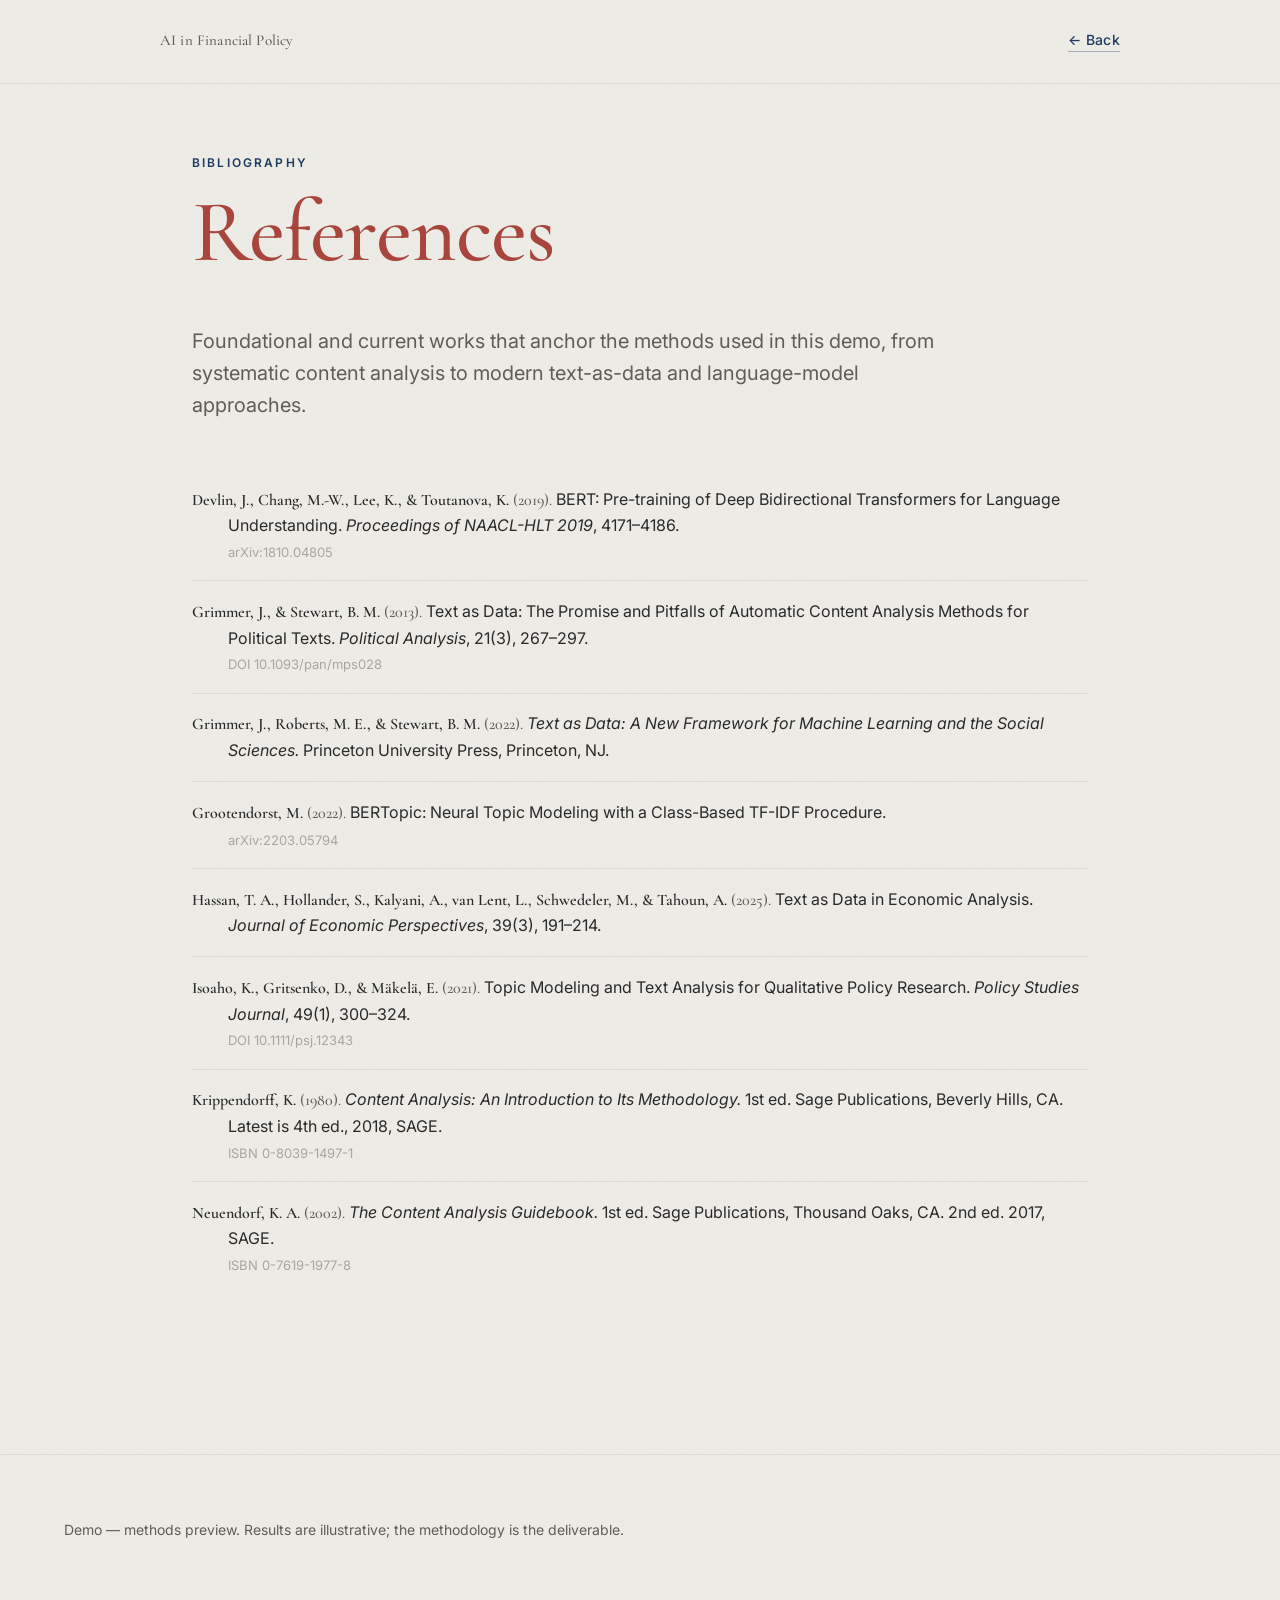
==== references.html @ 9a024c64 "Hero: new copy with methodology lineage; add References sub-page Hero now opens with two paragraphs:" ====
<!doctype html>
<html lang="en">
<head>
  <meta charset="utf-8" />
  <meta name="viewport" content="width=device-width, initial-scale=1" />
  <title>References — AI in Financial Policy</title>
  <meta name="description" content="Bibliography for the AI in Financial Policy demo: foundational works in content analysis, text-as-data, and modern language models." />

  <link rel="preconnect" href="https://fonts.googleapis.com" />
  <link rel="preconnect" href="https://fonts.gstatic.com" crossorigin />
  <link
    href="https://fonts.googleapis.com/css2?family=Cormorant+Garamond:wght@500;600;700&family=Inter:wght@400;500;600&display=swap"
    rel="stylesheet"
  />

  <link rel="stylesheet" href="styles/tokens.css" />
  <link rel="stylesheet" href="styles/base.css" />
  <link rel="stylesheet" href="styles/layout.css" />
  <link rel="stylesheet" href="styles/components.css" />
</head>

<body>
  <header class="page-header">
    <div class="page-header__inner">
      <p class="page-header__site"><a href="index.html">AI in Financial Policy</a></p>
      <a class="arrow-link" href="index.html" aria-label="Back to the main page">&larr; Back</a>
    </div>
  </header>

  <main class="subpage">
    <p class="eyebrow">Bibliography</p>
    <h1 class="subpage__title">References</h1>
    <p class="subpage__lede">
      Foundational and current works that anchor the methods used in this
      demo, from systematic content analysis to modern text-as-data and
      language-model approaches.
    </p>

    <ol class="reference-list">
      <li class="reference-entry">
        <span class="ref-author">Devlin, J., Chang, M.-W., Lee, K., &amp; Toutanova, K.</span>
        <span class="ref-year">(2019).</span>
        BERT: Pre-training of Deep Bidirectional Transformers for Language
        Understanding. <span class="ref-title">Proceedings of NAACL-HLT 2019</span>, 4171–4186.
        <span class="ref-meta">arXiv:1810.04805</span>
      </li>

      <li class="reference-entry">
        <span class="ref-author">Grimmer, J., &amp; Stewart, B. M.</span>
        <span class="ref-year">(2013).</span>
        Text as Data: The Promise and Pitfalls of Automatic Content
        Analysis Methods for Political Texts. <span class="ref-title">Political Analysis</span>,
        21(3), 267–297.
        <span class="ref-meta">DOI 10.1093/pan/mps028</span>
      </li>

      <li class="reference-entry">
        <span class="ref-author">Grimmer, J., Roberts, M. E., &amp; Stewart, B. M.</span>
        <span class="ref-year">(2022).</span>
        <span class="ref-title">Text as Data: A New Framework for Machine Learning and the Social Sciences.</span>
        Princeton University Press, Princeton, NJ.
      </li>

      <li class="reference-entry">
        <span class="ref-author">Grootendorst, M.</span>
        <span class="ref-year">(2022).</span>
        BERTopic: Neural Topic Modeling with a Class-Based TF-IDF Procedure.
        <span class="ref-meta">arXiv:2203.05794</span>
      </li>

      <li class="reference-entry">
        <span class="ref-author">Hassan, T. A., Hollander, S., Kalyani, A., van Lent, L., Schwedeler, M., &amp; Tahoun, A.</span>
        <span class="ref-year">(2025).</span>
        Text as Data in Economic Analysis. <span class="ref-title">Journal of Economic Perspectives</span>,
        39(3), 191–214.
      </li>

      <li class="reference-entry">
        <span class="ref-author">Isoaho, K., Gritsenko, D., &amp; Mäkelä, E.</span>
        <span class="ref-year">(2021).</span>
        Topic Modeling and Text Analysis for Qualitative Policy Research.
        <span class="ref-title">Policy Studies Journal</span>, 49(1), 300–324.
        <span class="ref-meta">DOI 10.1111/psj.12343</span>
      </li>

      <li class="reference-entry">
        <span class="ref-author">Krippendorff, K.</span>
        <span class="ref-year">(1980).</span>
        <span class="ref-title">Content Analysis: An Introduction to Its Methodology.</span>
        1st ed. Sage Publications, Beverly Hills, CA. Latest is 4th ed., 2018, SAGE.
        <span class="ref-meta">ISBN 0-8039-1497-1</span>
      </li>

      <li class="reference-entry">
        <span class="ref-author">Neuendorf, K. A.</span>
        <span class="ref-year">(2002).</span>
        <span class="ref-title">The Content Analysis Guidebook.</span>
        1st ed. Sage Publications, Thousand Oaks, CA. 2nd ed. 2017, SAGE.
        <span class="ref-meta">ISBN 0-7619-1977-8</span>
      </li>
    </ol>
  </main>

  <footer class="site-footer">
    <div class="container">
      <p>Demo — methods preview. Results are illustrative; the methodology is the deliverable.</p>
    </div>
  </footer>
</body>
</html>
---- styles/tokens.css ----
/* Design tokens — single source of truth.
   No other file hardcodes hex, px, or motion values. */

:root {
  /* Surfaces */
  --bg:               #EEEDE8;
  --bg-tint-darker:   #E8E6E0;
  --bg-tint-lighter:  #F4F2EC;
  --surface:          #FFFFFF;

  /* Text */
  --text:             #2A2A2A;
  --text-secondary:   #605C58;
  --text-muted:       #A8A6A0;

  /* Accents (one role each) */
  --title:            #A8453C; /* terracotta — titles only */
  --link:             #1F3A5F; /* ink blue — links, eyebrows, labels, nav */
  --spark:            #F5D0CC; /* soft pink — rare, never structural */

  /* Type */
  --font-display: "Cormorant Garamond", "Cormorant", Georgia, serif;
  --font-body:    "Inter", -apple-system, BlinkMacSystemFont, "Helvetica Neue", Arial, sans-serif;

  --fs-eyebrow:    0.75rem;   /* 12px */
  --fs-body:       1.0625rem; /* 17px */
  --fs-lede:       1.25rem;   /* 20px */
  --fs-h3:         1.5rem;    /* 24px — sits comfortably under H2 */
  --fs-h2:         2.75rem;   /* 44px */
  --fs-h1:         clamp(3rem, 7vw, 5.5rem);

  --lh-body:       1.6;
  --lh-display:    1.1;

  --tracking-eyebrow: 0.18em;

  /* Layout */
  --container-max: 84rem;     /* 1344px */
  --gutter:        2rem;
  --gutter-lg:     4rem;

  /* Motion */
  --ease-out:      cubic-bezier(0.22, 0.61, 0.36, 1);
  --reveal-dur:    700ms;
  --reveal-rise:   10px;
  --reveal-stagger: 80ms;

  /* Rule lines */
  --divider:       color-mix(in srgb, var(--text-muted) 25%, transparent);
}

@media (prefers-reduced-motion: reduce) {
  :root {
    --reveal-dur: 1ms;
    --reveal-rise: 0px;
    --reveal-stagger: 0ms;
  }
}
---- styles/base.css ----
/* Reset + base typography */

*, *::before, *::after { box-sizing: border-box; }

html, body { margin: 0; padding: 0; }

html { -webkit-text-size-adjust: 100%; scroll-behavior: smooth; }

body {
  font-family: var(--font-body);
  font-size: var(--fs-body);
  line-height: var(--lh-body);
  color: var(--text);
  background-color: var(--bg);
  /* 1.5% noise grain — paper feel, not screen */
  background-image: url("data:image/svg+xml;utf8,<svg xmlns='http://www.w3.org/2000/svg' width='160' height='160'><filter id='n'><feTurbulence type='fractalNoise' baseFrequency='1.6' numOctaves='2' stitchTiles='stitch'/><feColorMatrix values='0 0 0 0 0 0 0 0 0 0 0 0 0 0 0 0 0 0 0.018 0'/></filter><rect width='100%25' height='100%25' filter='url(%23n)'/></svg>");
  background-repeat: repeat;
  -webkit-font-smoothing: antialiased;
  -moz-osx-font-smoothing: grayscale;
}

h1, h2, h3 {
  font-family: var(--font-display);
  color: var(--title);
  font-weight: 600;
  line-height: var(--lh-display);
  margin: 0;
}

h1 { font-size: var(--fs-h1); font-weight: 500; letter-spacing: -0.01em; }
h2 { font-size: var(--fs-h2); }
h3 { font-size: var(--fs-h3); font-weight: 500; }

p { margin: 0 0 1em; }
p:last-child { margin-bottom: 0; }

a {
  color: var(--link);
  text-decoration: none;
  border-bottom: 1px solid color-mix(in srgb, var(--link) 35%, transparent);
  transition: border-color 200ms var(--ease-out);
}
a:hover { border-bottom-color: var(--link); }
a:focus-visible {
  outline: 2px solid var(--link);
  outline-offset: 3px;
  border-radius: 2px;
}

img { max-width: 100%; height: auto; display: block; }

figure { margin: 0; }

hr {
  border: 0;
  height: 1px;
  background: var(--divider);
  margin: 3rem 0;
}

::selection { background: color-mix(in srgb, var(--link) 25%, transparent); }
---- styles/layout.css ----
/* Layout — containers, hero, section openers, section body, grids */

.container {
  width: 100%;
  max-width: var(--container-max);
  margin-inline: auto;
  padding-inline: var(--gutter);
}

/* Hero — split layout: text + interactive proximity map.
   Mobile (default): stacks. Text first at 100vh, map below at ~70vh.
   Desktop (>= 900px): side-by-side, both 100vh. */
.hero {
  display: grid;
  grid-template-columns: 1fr;
  background: linear-gradient(180deg, var(--bg) 0%, var(--bg-tint-lighter) 100%);
}
.hero__text {
  display: grid;
  place-items: center;
  padding: var(--gutter-lg) var(--gutter);
  min-height: 100vh;
}
.hero__inner { max-width: 36rem; text-align: left; }
.hero__title { margin-top: 0.6em; margin-bottom: 0.4em; }
.hero__lede {
  font-size: var(--fs-lede);
  color: var(--text-secondary);
  max-width: 34em;
}
.hero__map {
  position: relative;
  min-height: 70vh;
  /* Subtle hairline so the map area reads as its own pane on mobile
     when stacked below the text. Removed on desktop. */
  border-top: 1px solid var(--divider);
}
.hero__map iframe {
  position: absolute;
  inset: 0;
  width: 100%;
  height: 100%;
  border: 0;
  display: block;
  background: transparent;
}

@media (min-width: 900px) {
  .hero { grid-template-columns: 42fr 58fr; }
  .hero__text { padding-left: var(--gutter-lg); }
  /* Map stays anchored at top, fixed at 100vh, so it doesn't stretch
     when the hero text grows past the viewport. */
  .hero__map {
    align-self: start;
    position: sticky;
    top: 0;
    height: 100vh;
    min-height: 0;
    border-top: 0;
  }
}

/* Section opener — 100vh title card, just eyebrow + h2 + lede */
.section-opener {
  min-height: 100vh;
  display: grid;
  place-items: center;
  padding: var(--gutter-lg) var(--gutter);
}
.section-opener__inner { max-width: 56rem; }
.section-opener__title { margin: 0.4em 0 0.4em; }
.section-opener__lede {
  font-size: var(--fs-lede);
  color: var(--text-secondary);
  max-width: 36em;
}
.section-opener__lede--wide { max-width: 44em; }

/* Alternate section opener tint for rhythm (use sparingly) */
.section-opener--tinted { background: var(--bg-tint-darker); }

/* Flow variant — natural height, for openers that lead directly into
   their own figures (no full-viewport pause). */
.section-opener--flow {
  min-height: auto;
  padding-top: calc(var(--gutter-lg) * 1.25);
  padding-bottom: calc(var(--gutter-lg) * 0.75);
  display: block;
}
.section-opener--flow .section-opener__inner {
  margin-inline: auto;
  max-width: 56rem;
}

/* Section body — natural height, flows after the opener */
.section-body {
  padding: var(--gutter-lg) var(--gutter);
}
.section-body--tight { padding-top: calc(var(--gutter-lg) / 2); }
.section-body__inner {
  max-width: var(--container-max);
  margin-inline: auto;
}

/* Prose column */
.prose { max-width: 36em; }
.prose p + p { margin-top: 1em; }

/* Two-column grid: figure + text */
.grid-figure-text {
  display: grid;
  grid-template-columns: 1fr;
  gap: var(--gutter-lg);
  align-items: center;
}
@media (min-width: 900px) {
  .grid-figure-text {
    grid-template-columns: 7fr 5fr;
  }
  .grid-figure-text--reverse { direction: rtl; }
  .grid-figure-text--reverse > * { direction: ltr; }
}

/* Footer */
.site-footer {
  padding: var(--gutter-lg) var(--gutter);
  color: var(--text-secondary);
  font-size: 0.875rem;
  border-top: 1px solid var(--divider);
  margin-top: var(--gutter-lg);
}
---- styles/components.css ----
/* Components — eyebrows, captions, buttons, scroll hint, reveal */

.eyebrow {
  display: inline-block;
  font-family: var(--font-body);
  font-size: var(--fs-eyebrow);
  font-weight: 600;
  letter-spacing: var(--tracking-eyebrow);
  text-transform: uppercase;
  color: var(--link);
}

.figure {
  background: transparent;
  padding: 0;
  border: 0;
  margin-inline: auto;
  width: 100%;
}
.figure img { width: 100%; display: block; }

/* Static figures inside a figure-text grid get capped so they sit a
   touch smaller than the Section 01 interactive charts. */
.grid-figure-text .figure:not(.figure--interactive) { max-width: 580px; }
.figure-caption {
  margin-top: 0.75rem;
  font-size: 0.8125rem;
  color: var(--text-secondary);
  font-style: italic;
  line-height: 1.5;
}

/* Interactive figure: Plotly HTML embedded as iframe.
   No card — the chart sits directly on the page, with a transparent
   plot/paper background (post-processed). */
.figure--interactive {
  background: transparent;
  border: 0;
  padding: 0;
  width: 100%;
}
.figure--interactive iframe {
  display: block;
  width: 100%;
  border: 0;
  background: transparent;
  margin-inline: auto;
}
/* Cap chart canvas size so wide grid columns don't make charts feel
   oversized. Aspect ratio preserves the native shape. */
/* Bar fills the figure column on wide screens. */
.figure--interactive[data-aspect="bar"] iframe {
  aspect-ratio: 820 / 400;
}
/* Pie is capped at the container level so the caption aligns with the
   chart (a pie stretched too wide reads worse than a moderate one). */
.figure--interactive[data-aspect="pie"] {
  max-width: 620px;
}
.figure--interactive[data-aspect="pie"] iframe {
  aspect-ratio: 720 / 560;
}
/* F2 dumbbell — wide horizontal comparison; fills column. */
.figure--interactive[data-aspect="dumbbell"] iframe {
  aspect-ratio: 900 / 520;
}
/* F2 bubble map — wide canvas; benefits from breaking out of the grid
   to a wider container (handled inline at the section level). */
.figure--interactive[data-aspect="bubblemap"] iframe {
  aspect-ratio: 1200 / 580;
}

/* Methodology arrow link — text-link register, no framed CTA. */
.method-button {
  display: inline-flex;
  align-items: baseline;
  gap: 0.4em;
  font-family: var(--font-body);
  font-size: 0.875rem;
  font-weight: 500;
  letter-spacing: 0.02em;
  color: var(--link);
  background: transparent;
  border: 0;
  border-bottom: 1px solid color-mix(in srgb, var(--link) 35%, transparent);
  padding: 0;
  transition: border-color 180ms var(--ease-out), gap 180ms var(--ease-out);
}
.method-button:hover {
  border-bottom-color: var(--link);
  gap: 0.6em;
}

.scroll-hint {
  margin-top: 4rem;
  font-size: var(--fs-eyebrow);
  letter-spacing: var(--tracking-eyebrow);
  text-transform: uppercase;
  color: var(--text-muted);
  display: inline-flex;
  align-items: center;
  gap: 0.6em;
}
.scroll-hint::after {
  content: "";
  width: 1px;
  height: 2.2em;
  background: var(--text-muted);
  display: inline-block;
  animation: scroll-hint-pulse 2.4s var(--ease-out) infinite;
  transform-origin: top;
}
@keyframes scroll-hint-pulse {
  0%   { transform: scaleY(0.3); opacity: 0.4; }
  50%  { transform: scaleY(1);   opacity: 1; }
  100% { transform: scaleY(0.3); opacity: 0.4; }
}

/* Compact figure variant — caps width and centres in its parent. */
.figure--compact {
  max-width: 540px;
  margin-inline: auto;
}

/* Keyword list — quiet editorial band with the vocabulary. */
.keyword-list {
  max-width: 60rem;
  margin: 1rem auto 2rem;
  padding: 2.5rem var(--gutter);
  border-top: 1px solid var(--divider);
  border-bottom: 1px solid var(--divider);
  text-align: center;
}
.keyword-list__label {
  display: block;
  margin: 0 0 1.25rem;
}
.keyword-list__items {
  margin: 0;
  padding: 0;
  list-style: none;
  font-family: var(--font-display);
  font-style: normal;
  color: var(--text);
  font-size: 1.125rem;
  line-height: 1.9;
  letter-spacing: 0.005em;
}
.keyword-list__items li {
  display: inline;
  white-space: nowrap;
}
.keyword-list__items li:not(:last-child)::after {
  content: ", ";
  color: var(--text-muted);
}

/* Footnote — small italic muted note. Editorial register. */
.footnote {
  margin: 2rem auto 0;
  max-width: 44em;
  font-size: 0.875rem;
  color: var(--text-secondary);
  font-style: italic;
  line-height: 1.55;
}
.footnote::before {
  content: "Note.";
  display: inline-block;
  margin-right: 0.55em;
  font-style: normal;
  font-weight: 600;
  font-size: 0.7rem;
  letter-spacing: var(--tracking-eyebrow);
  text-transform: uppercase;
  color: var(--text-muted);
}

/* Inline arrow link — for "References", "Methodology", and other
   secondary navigation. Same visual language as .method-button. */
.arrow-link {
  display: inline-flex;
  align-items: baseline;
  gap: 0.4em;
  font-family: var(--font-body);
  font-size: 0.875rem;
  font-weight: 500;
  letter-spacing: 0.02em;
  color: var(--link);
  background: transparent;
  border: 0;
  border-bottom: 1px solid color-mix(in srgb, var(--link) 35%, transparent);
  padding: 0;
  transition: border-color 180ms var(--ease-out), gap 180ms var(--ease-out);
}
.arrow-link:hover {
  border-bottom-color: var(--link);
  gap: 0.6em;
}

/* Bibliography — academic reference list with hanging indent.
   Used on /references.html. */
.reference-list {
  list-style: none;
  margin: 0;
  padding: 0;
  counter-reset: ref;
}
.reference-entry {
  font-family: var(--font-body);
  font-size: 1rem;
  line-height: 1.6;
  color: var(--text);
  padding: 1.1rem 0;
  padding-left: 2.25em;
  text-indent: -2.25em;        /* hanging indent */
  border-bottom: 1px solid var(--divider);
}
.reference-entry:last-child { border-bottom: 0; }
.reference-entry .ref-author {
  font-family: var(--font-display);
  font-weight: 600;
  color: var(--text);
}
.reference-entry .ref-year {
  font-family: var(--font-display);
  font-weight: 500;
  color: var(--text-secondary);
}
.reference-entry .ref-title { font-style: italic; }
.reference-entry .ref-venue { color: var(--text-secondary); }
.reference-entry .ref-meta {
  display: block;
  margin-top: 0.25em;
  font-size: 0.8125rem;
  color: var(--text-muted);
  text-indent: 0;
}

/* Sub-page header — small back-link strip used on references.html and
   future methodology notes. */
.page-header {
  padding: 1.75rem var(--gutter) 1rem;
  border-bottom: 1px solid var(--divider);
}
.page-header__inner {
  max-width: 60rem;
  margin-inline: auto;
  display: flex;
  align-items: baseline;
  justify-content: space-between;
  gap: 1rem;
}
.page-header__site {
  font-family: var(--font-display);
  font-size: 0.9375rem;
  font-weight: 500;
  color: var(--text-secondary);
  letter-spacing: 0.01em;
}
.page-header__site a {
  color: inherit;
  border-bottom: 0;
}
.page-header__site a:hover { color: var(--text); }

/* Sub-page main column — narrow, prose-friendly */
.subpage {
  max-width: 60rem;
  margin-inline: auto;
  padding: 4rem var(--gutter) 6rem;
}
.subpage__title {
  margin: 0 0 0.5em;
}
.subpage__lede {
  font-size: var(--fs-lede);
  color: var(--text-secondary);
  max-width: 38em;
  margin-bottom: 3rem;
}

/* Scroll-fade reveal */
.reveal {
  opacity: 0;
  transform: translateY(var(--reveal-rise));
  transition:
    opacity var(--reveal-dur) var(--ease-out),
    transform var(--reveal-dur) var(--ease-out);
  transition-delay: calc(var(--reveal-index, 0) * var(--reveal-stagger));
  will-change: opacity, transform;
}
.reveal.is-visible {
  opacity: 1;
  transform: translateY(0);
}

@media (prefers-reduced-motion: reduce) {
  .reveal { opacity: 1; transform: none; transition: none; }
  .scroll-hint::after { animation: none; }
  html { scroll-behavior: auto; }
}

@media (max-width: 640px) {
  .keyword-list {
    padding: 1.75rem var(--gutter);
  }
  .keyword-list__items {
    font-size: 1rem;
    line-height: 1.85;
  }
}
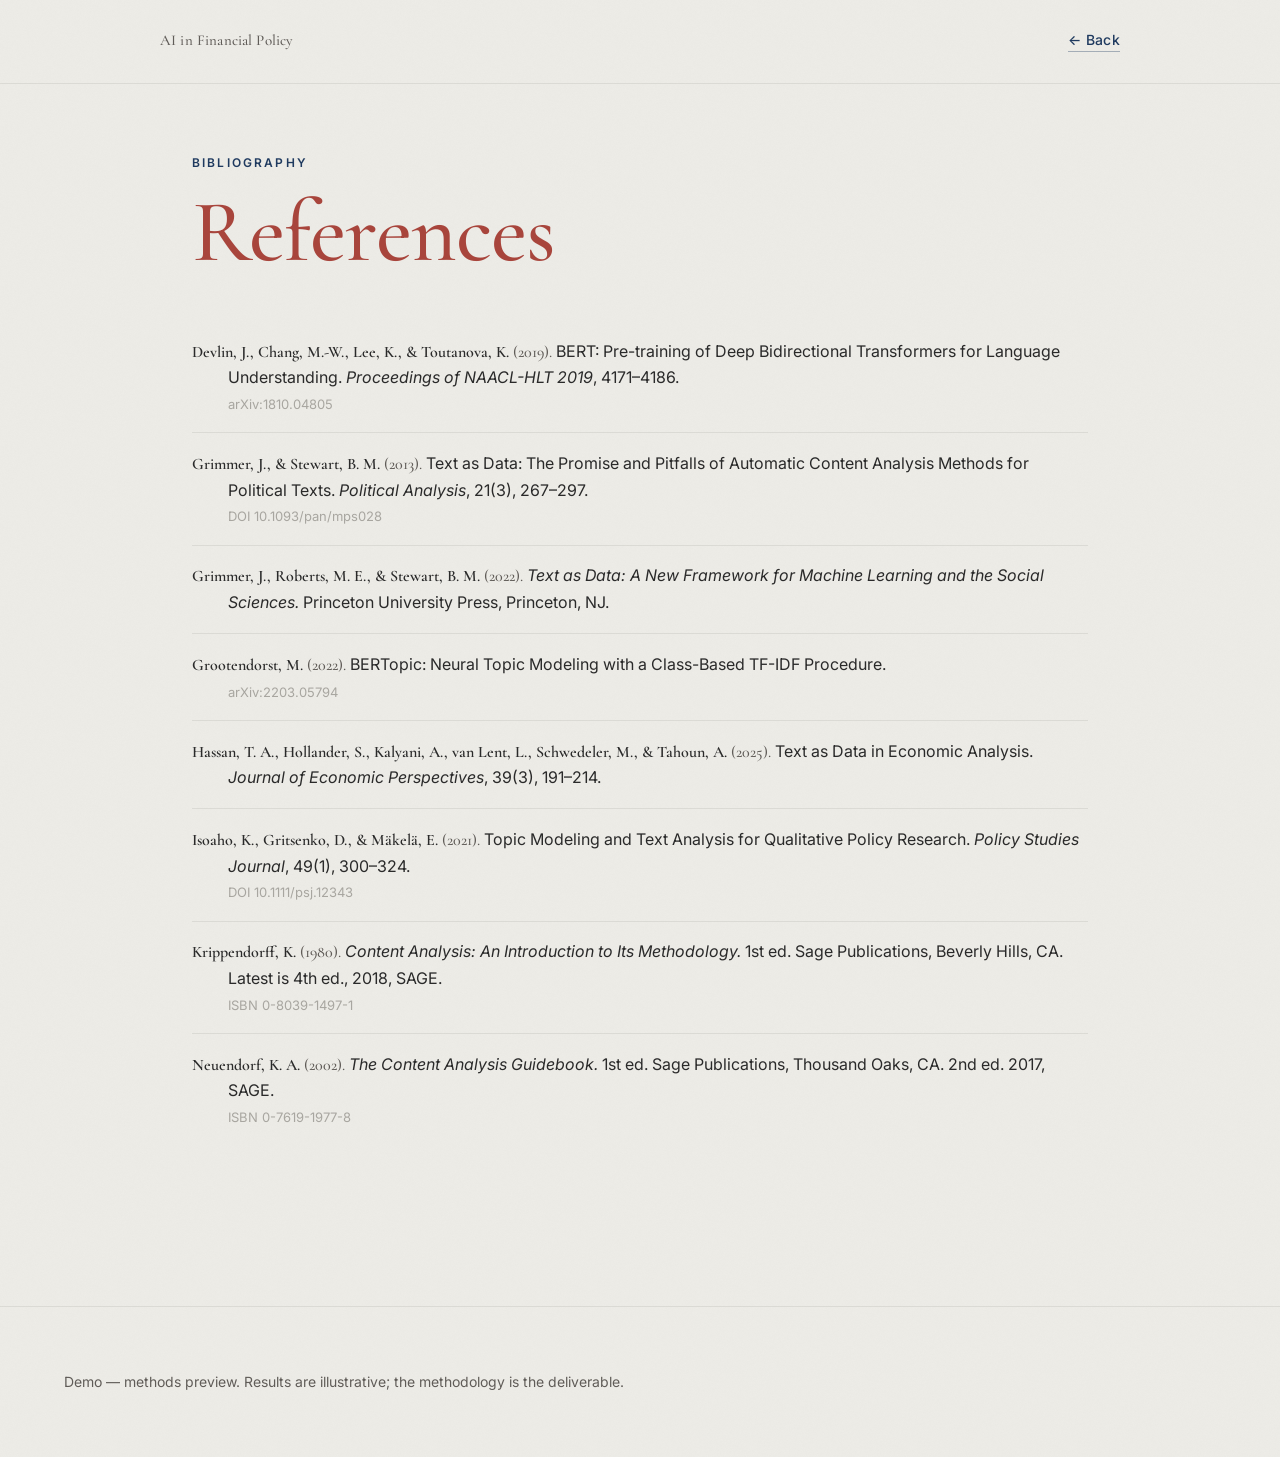
==== commit 5dfda5ef: "Hero polish: byline, map margin, scroll-zoom lock; trim references intro Three client-requested adju" ====
--- a/references.html
+++ b/references.html
@@ -30,11 +30,6 @@
   <main class="subpage">
     <p class="eyebrow">Bibliography</p>
     <h1 class="subpage__title">References</h1>
-    <p class="subpage__lede">
-      Foundational and current works that anchor the methods used in this
-      demo, from systematic content analysis to modern text-as-data and
-      language-model approaches.
-    </p>
 
     <ol class="reference-list">
       <li class="reference-entry">
--- a/styles/layout.css
+++ b/styles/layout.css
@@ -43,6 +43,15 @@
   border: 0;
   display: block;
   background: transparent;
+}
+@media (min-width: 900px) {
+  /* Pull the map down from the top edge so it doesn't sit flush with
+     the viewport top; keep it flush with the text column on the left. */
+  .hero__map iframe {
+    inset: var(--gutter-lg) var(--gutter) var(--gutter) 0;
+    width: auto;
+    height: auto;
+  }
 }
 
 @media (min-width: 900px) {
--- a/styles/components.css
+++ b/styles/components.css
@@ -271,7 +271,11 @@
   padding: 4rem var(--gutter) 6rem;
 }
 .subpage__title {
-  margin: 0 0 0.5em;
+  margin: 0 0 2.5rem;
+}
+.subpage__title + .reference-list,
+.subpage__title + .subpage__lede {
+  margin-top: 0;
 }
 .subpage__lede {
   font-size: var(--fs-lede);
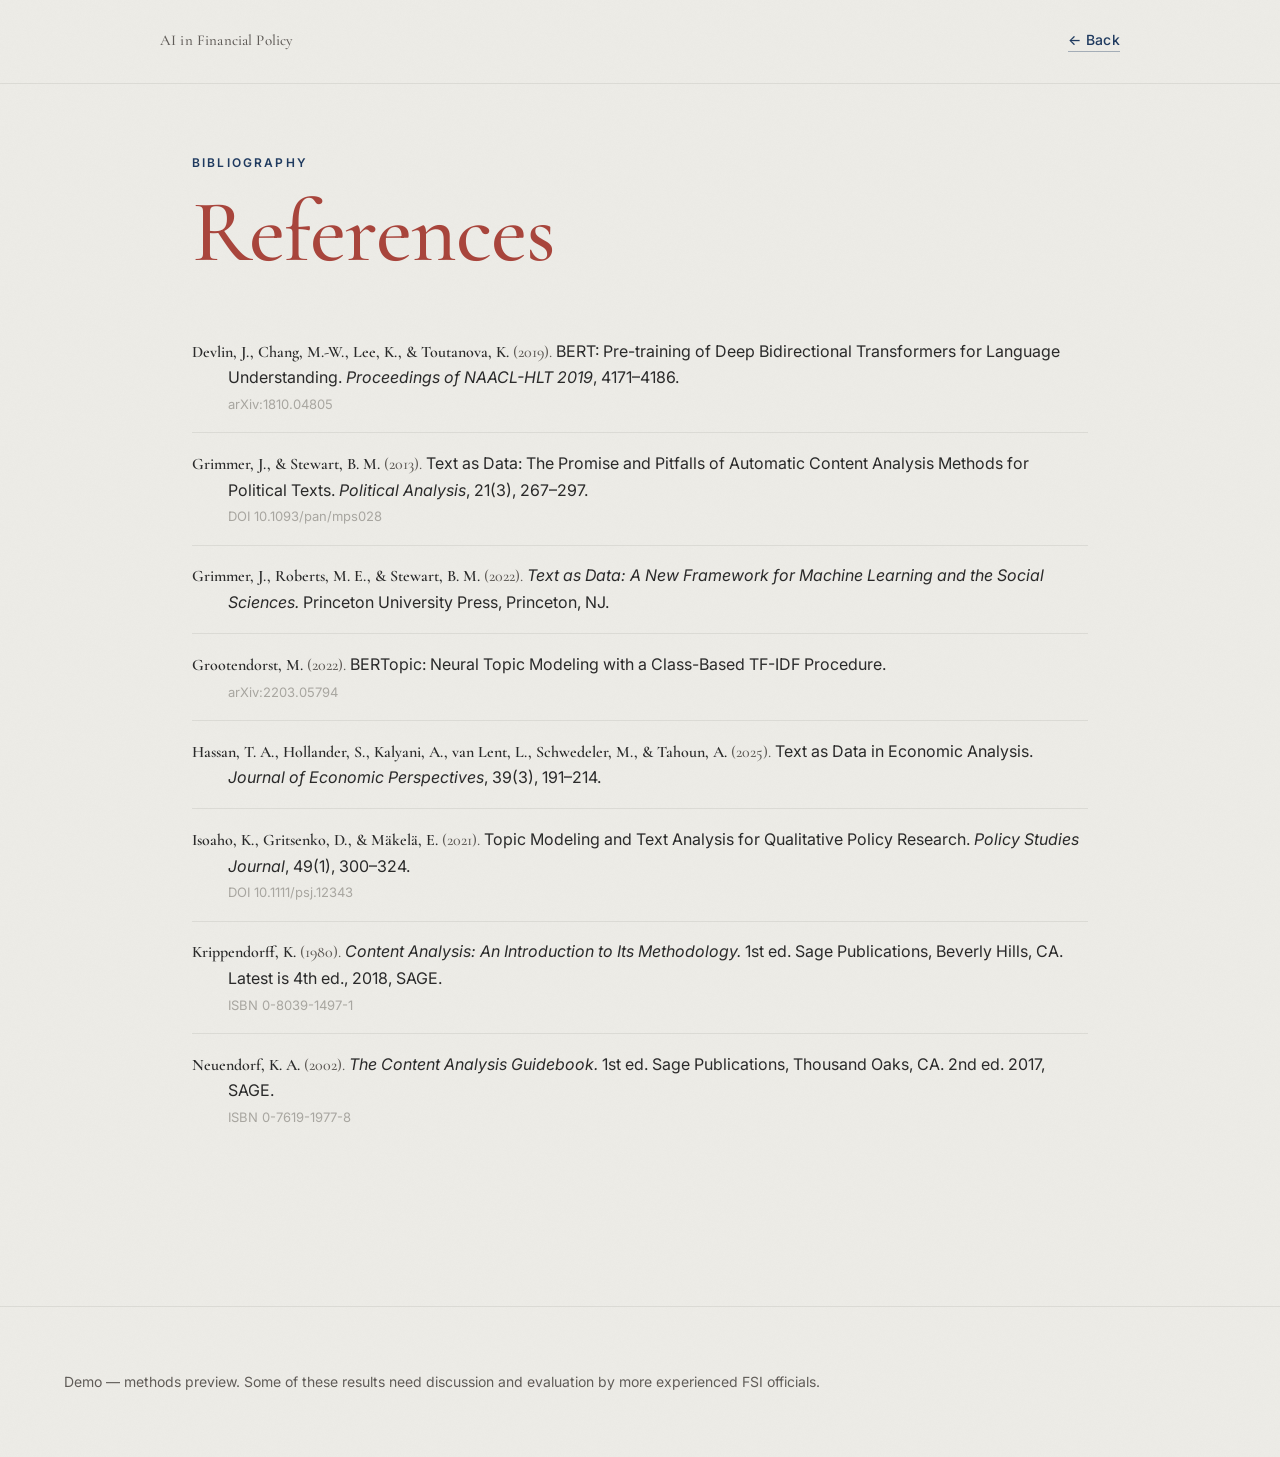
==== commit 0916c3be: "Edits per client review: capability 1, capability 4, footer copy - Capability 1 replaced. Was "Rigor" ====
--- a/references.html
+++ b/references.html
@@ -98,7 +98,7 @@
 
   <footer class="site-footer">
     <div class="container">
-      <p>Demo — methods preview. Results are illustrative; the methodology is the deliverable.</p>
+      <p>Demo — methods preview. Some of these results need discussion and evaluation by more experienced FSI officials.</p>
     </div>
   </footer>
 </body>
--- a/styles/base.css
+++ b/styles/base.css
@@ -24,7 +24,7 @@
   color: var(--title);
   font-weight: 600;
   line-height: var(--lh-display);
-  margin: 0;
+  margin: 0 0 0.6em;
 }
 
 h1 { font-size: var(--fs-h1); font-weight: 500; letter-spacing: -0.01em; }
--- a/styles/layout.css
+++ b/styles/layout.css
@@ -22,11 +22,14 @@
   min-height: 100vh;
 }
 .hero__inner { max-width: 36rem; text-align: left; }
-.hero__title { margin-top: 0.6em; margin-bottom: 0.4em; }
+.hero__title { margin-top: 0.6em; margin-bottom: 0.8em; }
 .hero__lede {
   font-size: var(--fs-lede);
   color: var(--text-secondary);
   max-width: 34em;
+  text-align: justify;
+  hyphens: auto;
+  -webkit-hyphens: auto;
 }
 .hero__map {
   position: relative;
@@ -44,18 +47,10 @@
   display: block;
   background: transparent;
 }
-@media (min-width: 900px) {
-  /* Pull the map down from the top edge so it doesn't sit flush with
-     the viewport top; keep it flush with the text column on the left. */
-  .hero__map iframe {
-    inset: var(--gutter-lg) var(--gutter) var(--gutter) 0;
-    width: auto;
-    height: auto;
-  }
-}
 
 @media (min-width: 900px) {
-  .hero { grid-template-columns: 42fr 58fr; }
+  /* Text gets the larger share now that the hero copy is two paragraphs. */
+  .hero { grid-template-columns: 52fr 48fr; }
   .hero__text { padding-left: var(--gutter-lg); }
   /* Map stays anchored at top, fixed at 100vh, so it doesn't stretch
      when the hero text grows past the viewport. */
@@ -77,11 +72,14 @@
   padding: var(--gutter-lg) var(--gutter);
 }
 .section-opener__inner { max-width: 56rem; }
-.section-opener__title { margin: 0.4em 0 0.4em; }
+.section-opener__title { margin: 0.4em 0 0.9em; }
 .section-opener__lede {
   font-size: var(--fs-lede);
   color: var(--text-secondary);
   max-width: 36em;
+  text-align: justify;
+  hyphens: auto;
+  -webkit-hyphens: auto;
 }
 .section-opener__lede--wide { max-width: 44em; }
 
@@ -113,7 +111,13 @@
 
 /* Prose column */
 .prose { max-width: 36em; }
+.prose p {
+  text-align: justify;
+  hyphens: auto;
+  -webkit-hyphens: auto;
+}
 .prose p + p { margin-top: 1em; }
+.prose h3 { margin: 0 0 0.9em; }
 
 /* Two-column grid: figure + text */
 .grid-figure-text {
--- a/styles/components.css
+++ b/styles/components.css
@@ -270,6 +270,179 @@
   margin-inline: auto;
   padding: 4rem var(--gutter) 6rem;
 }
+.subpage--wide { max-width: 72rem; }
+
+/* Methodology / note body — renders converted markdown.
+   Plays nicely with subpage container. */
+.note-body {
+  font-family: var(--font-body);
+  font-size: 1.0625rem;
+  line-height: 1.7;
+  color: var(--text);
+}
+.note-body h1 {
+  font-family: var(--font-display);
+  color: var(--title);
+  font-weight: 600;
+  font-size: var(--fs-h2);
+  margin: 0 0 2rem;
+}
+.note-body h2 {
+  font-family: var(--font-display);
+  color: var(--title);
+  font-weight: 500;
+  font-size: 1.75rem;
+  margin: 3rem 0 1.5rem;
+}
+.note-body h3 {
+  font-family: var(--font-display);
+  color: var(--title);
+  font-weight: 500;
+  font-size: 1.375rem;
+  margin: 2.25rem 0 1.1rem;
+}
+.note-body p {
+  margin: 0 0 1.1em;
+  max-width: 38em;
+  text-align: justify;
+  hyphens: auto;
+  -webkit-hyphens: auto;
+}
+.note-body strong { color: var(--text); font-weight: 600; }
+.note-body em { color: var(--text); }
+.note-body code {
+  font-family: ui-monospace, SFMono-Regular, "SF Mono", Menlo, Consolas, monospace;
+  font-size: 0.9em;
+  background: color-mix(in srgb, var(--text-muted) 18%, transparent);
+  padding: 0.1em 0.35em;
+  border-radius: 3px;
+}
+.note-body pre {
+  background: var(--surface);
+  border: 1px solid var(--divider);
+  padding: 1rem 1.25rem;
+  overflow-x: auto;
+  margin: 1.5rem 0;
+  font-family: ui-monospace, SFMono-Regular, "SF Mono", Menlo, Consolas, monospace;
+  font-size: 0.875rem;
+  line-height: 1.55;
+  color: var(--text);
+}
+.note-body pre code {
+  background: transparent;
+  padding: 0;
+  border-radius: 0;
+  font-size: inherit;
+}
+.note-body ul, .note-body ol { margin: 0 0 1.1em; padding-left: 1.5em; max-width: 38em; }
+.note-body li { margin-bottom: 0.35em; }
+
+/* Tables in methodology notes — quiet editorial typesetting. */
+.note-body table {
+  width: 100%;
+  border-collapse: collapse;
+  margin: 1.75rem 0 2.25rem;
+  font-size: 0.9375rem;
+  line-height: 1.55;
+}
+.note-body thead th {
+  text-align: left;
+  font-family: var(--font-body);
+  font-weight: 600;
+  font-size: 0.75rem;
+  letter-spacing: var(--tracking-eyebrow);
+  text-transform: uppercase;
+  color: var(--text-secondary);
+  padding: 0.6rem 0.9rem 0.6rem 0;
+  border-bottom: 1px solid var(--text-muted);
+}
+.note-body thead th:not(:last-child) { padding-right: 1.5rem; }
+.note-body tbody td {
+  padding: 0.75rem 0.9rem 0.75rem 0;
+  border-bottom: 1px solid var(--divider);
+  vertical-align: top;
+  color: var(--text);
+}
+.note-body tbody td:not(:last-child) { padding-right: 1.5rem; }
+.note-body tbody td:first-child { width: 14em; }
+.note-body tbody td:first-child code {
+  background: transparent;
+  padding: 0;
+  color: var(--link);
+  font-weight: 500;
+}
+.note-body tbody tr:last-child td { border-bottom: 0; }
+
+/* Sub-page sub-navigation: small bar of sibling notes. */
+.subnav {
+  display: flex;
+  flex-wrap: wrap;
+  gap: 1.5rem;
+  margin: 0 0 3rem;
+  padding-bottom: 1.25rem;
+  border-bottom: 1px solid var(--divider);
+}
+.subnav__item {
+  font-size: 0.8125rem;
+  font-weight: 500;
+  letter-spacing: 0.02em;
+  color: var(--text-secondary);
+  border-bottom: 0;
+  padding-bottom: 2px;
+}
+.subnav__item:hover { color: var(--link); border-bottom: 0; }
+.subnav__item--active { color: var(--link); border-bottom: 1px solid var(--link); }
+
+/* Hero / section button group (3 inline arrow-links under a title) */
+.button-row {
+  display: flex;
+  flex-wrap: wrap;
+  gap: 1.5rem 2rem;
+  margin: 0.75rem 0 2rem;
+}
+
+/* Capability list — numbered enumeration used in the hero. Numbers
+   are bold and hang in the margin so the items align cleanly. */
+.capability-block {
+  margin: 1.75rem 0 0.5rem;
+  max-width: 34em;
+}
+.capability-block__label {
+  font-family: var(--font-body);
+  font-weight: 600;
+  font-size: 0.9375rem;
+  color: var(--text);
+  margin: 0 0 0.75rem;
+  letter-spacing: 0.005em;
+}
+.capability-list {
+  list-style: none;
+  counter-reset: caps;
+  margin: 0;
+  padding: 0;
+  font-family: var(--font-body);
+  font-size: 0.9375rem;
+  line-height: 1.6;
+  color: var(--text);
+}
+.capability-list li {
+  counter-increment: caps;
+  position: relative;
+  padding-left: 2.2em;
+  margin: 0 0 0.5em;
+  text-align: justify;
+  hyphens: auto;
+  -webkit-hyphens: auto;
+}
+.capability-list li::before {
+  content: counter(caps) ")";
+  position: absolute;
+  left: 0;
+  top: 0;
+  font-weight: 700;
+  color: var(--text);
+}
+.capability-list li:last-child { margin-bottom: 0; }
 .subpage__title {
   margin: 0 0 2.5rem;
 }
